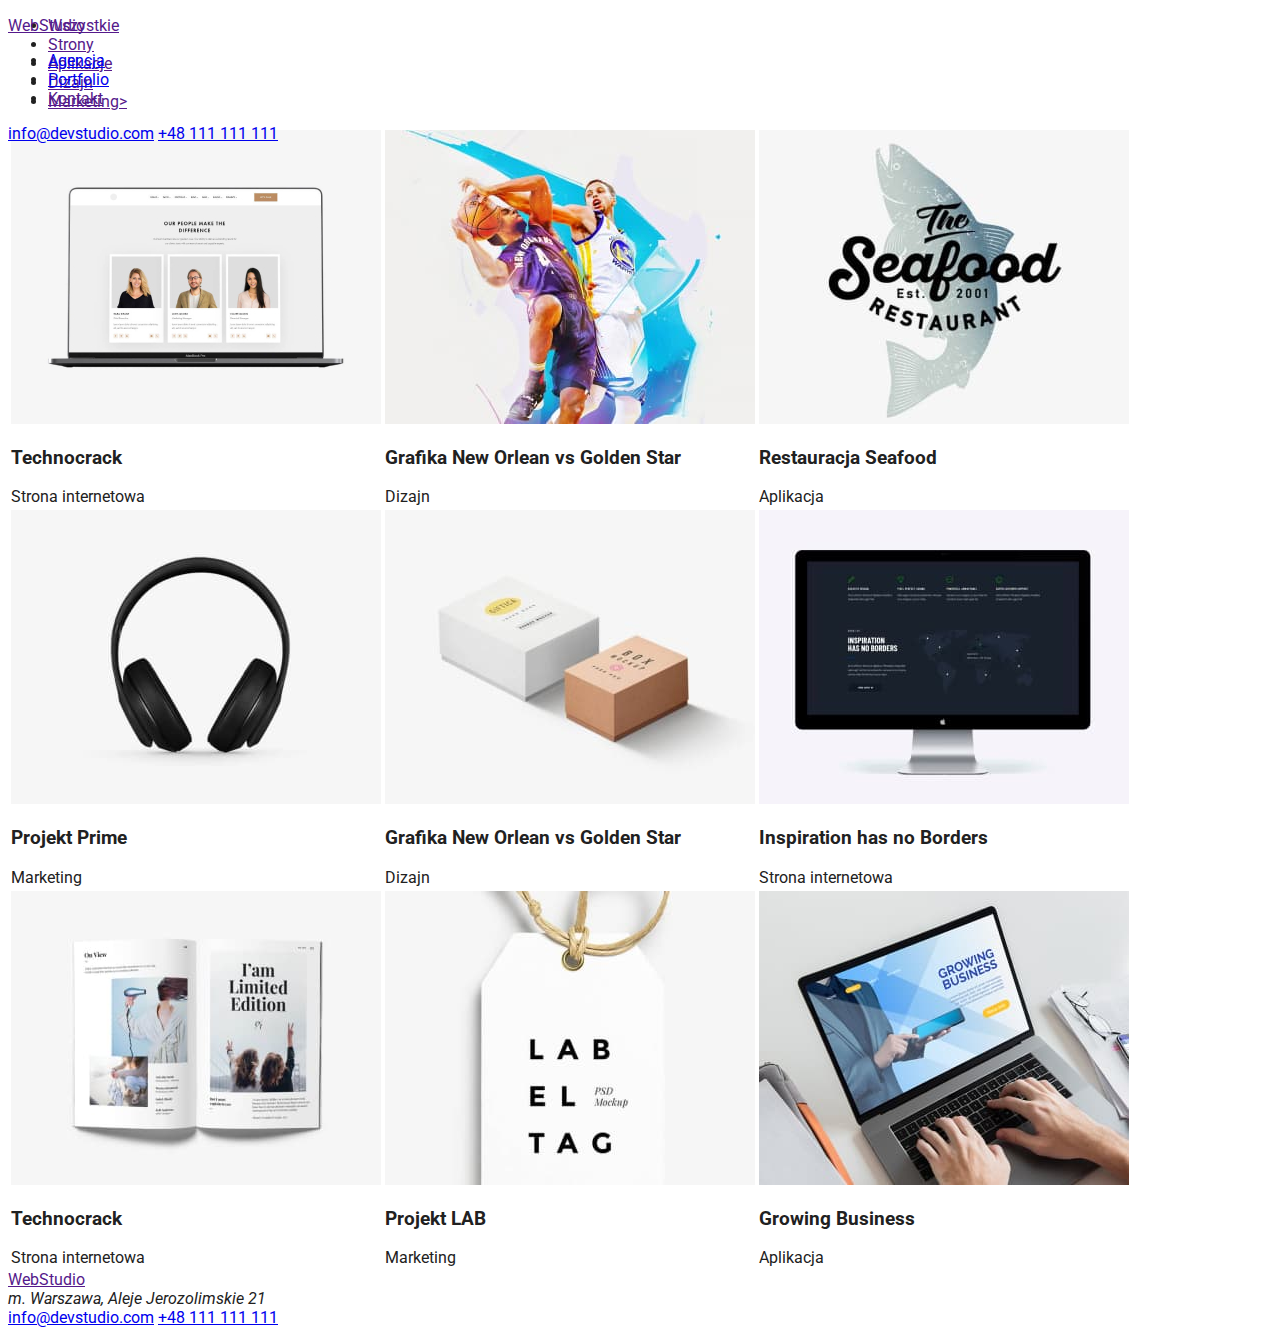
==== portfolio.html @ ce106a78 "update index,portfolio and style" ====
<!DOCTYPE html>
<html lang="pl">
  <head>
    <meta charset="UTF-8" />
    <meta http-equiv="X-UA-Compatible" content="IE=edge" />
    <meta name="viewport" content="width=device-width, initial-scale=1.0" />
    <link rel="stylesheet" href="css/style.css" />
    <link
      href="https://fonts.googleapis.com/css?family=Roboto"
      rel="stylesheet"
    />
    <style>
      body {
        font-family: "Roboto";
      }
    </style>
    <title>Web Studio</title>
  </head>
  <body>
    <header>
      <a href="">WebStudio</a>
      <nav>
        <ul>
          <li><a href="index.html">Agencja</a></li>
          <li><a href="portfolio.html">Portfolio</a></li>
          <li><a href="">Kontakt</a></li>
        </ul>
      </nav>
      <a href="mail:info@devstudio.com">info@devstudio.com</a>
      <a href="teLto:+48111111111">+48 111 111 111</a>
    </header>
    <main>
      <ul>
        <li><a href="">Wszystkie</a></li>
        <li><a href="">Strony</a></li>
        <li><a href="">Aplikacje</a></li>
        <li><a href="">Dizajn</a></li>
        <li><a href="">Marketing></a></li>
      </ul>
      <table>
        <tr>
          <td>
            <img src="images/technocrack.jpg" alt="technocrack" /><br />
            <h3>Technocrack</h3>
            <span>Strona internetowa</span>
          </td>
          <td>
            <img src="images/goldenstar.jpg" alt="goldenstar" /><br />
            <h3>Grafika New Orlean vs Golden Star</h3>
            <span>Dizajn</span>
          </td>
          <td>
            <img src="images/seafood.jpg" alt="seafood" /><br />
            <h3>Restauracja Seafood</h3>
            <span>Aplikacja</span>
          </td>
        </tr>
        <tr>
          <td>
            <img src="images/projektpri.jpg" alt="projectprime" /><br />
            <h3>Projekt Prime</h3>
            <span>Marketing</span>
          </td>
          <td>
            <img src="images/projectbox.jpg" alt="projectboxes" /><br />
            <h3>Grafika New Orlean vs Golden Star</h3>
            <span>Dizajn</span>
          </td>
          <td>
            <img src="images/inspiration.jpg" alt="inspiration" /><br />
            <h3>Inspiration has no Borders</h3>
            <span>Strona internetowa</span>
          </td>
        </tr>
        <tr>
          <td>
            <img src="images/magazyn.jpg" alt="magazyn" /><br />
            <h3>Technocrack</h3>
            <span>Strona internetowa</span>
          </td>
          <td>
            <img src="images/projektla.jpg" alt="projectlab" /><br />
            <h3>Projekt LAB</h3>
            <span>Marketing</span>
          </td>
          <td>
            <img src="images/growing.jpg" alt="growingbuisness" /><br />
            <h3>Growing Business</h3>
            <span>Aplikacja</span>
          </td>
        </tr>
      </table>
    </main>
    <footer>
      <a href="">WebStudio</a>
      <address>m. Warszawa, Aleje Jerozolimskie 21</address>
      <a href="mail:info@devstudio.com">info@devstudio.com</a>
      <a href="teLto:+48111111111">+48 111 111 111</a>
    </footer>
  </body>
</html>
---- css/style.css ----
body {
  color: #212121;
}
header {
  width: 1600px;
  height: 80px;
  position: absolute;
}
.logo {
  text-decoration: none;
  font-family: "Raleway";
  color: #2196f3;
  font-weight: 700;
  font-size: 26px;
  line-height: 1.19%;
  padding-left: 215px;
  padding-top: 24px;
  margin-top: 24px;
  width: 145px;
  height: 31px;
}
.black {
  color: #000;
}
.nav-box {
  padding-top: 32px;
  padding-left: 453px;
}
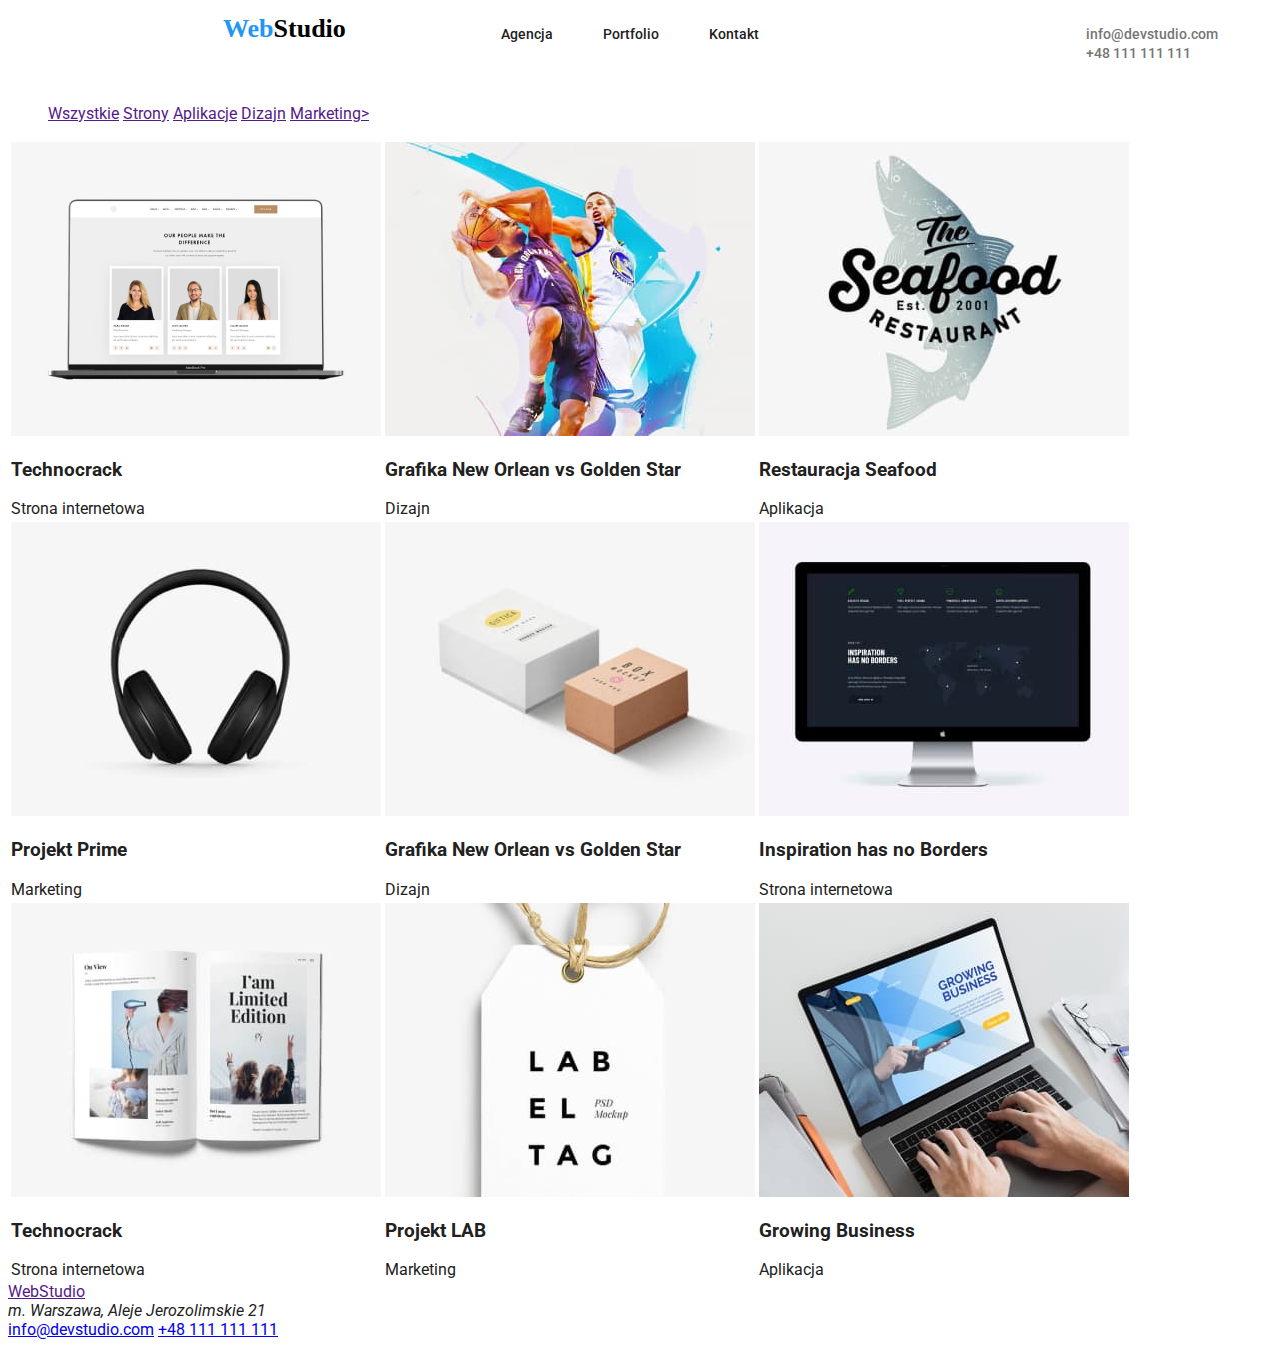
==== commit 348095ba: "style header" ====
--- a/portfolio.html
+++ b/portfolio.html
@@ -18,16 +18,21 @@
   </head>
   <body>
     <header>
-      <a href="">WebStudio</a>
+      <a href="" class="logo">Web<span class="black">Studio</span></a>
       <nav>
-        <ul>
-          <li><a href="index.html">Agencja</a></li>
-          <li><a href="portfolio.html">Portfolio</a></li>
-          <li><a href="">Kontakt</a></li>
+        <ul class="nav-list">
+          <li><a href="index.html" class="nav-button">Agencja</a></li>
+          <li><a href="portfolio.html" class="nav-button">Portfolio</a></li>
+          <li><a href="" class="nav-button">Kontakt</a></li>
         </ul>
       </nav>
-      <a href="mail:info@devstudio.com">info@devstudio.com</a>
-      <a href="teLto:+48111111111">+48 111 111 111</a>
+      <div class="nav-contact">
+        <a href="mail:info@devstudio.com" class="contact-link"
+          >info@devstudio.com</a
+        >
+
+        <a href="telto:+48111111111" class="contact-link">+48 111 111 111</a>
+      </div>
     </header>
     <main>
       <ul>
--- a/css/style.css
+++ b/css/style.css
@@ -4,7 +4,6 @@
 header {
   width: 1600px;
   height: 80px;
-  position: absolute;
 }
 .logo {
   text-decoration: none;
@@ -13,16 +12,78 @@
   font-weight: 700;
   font-size: 26px;
   line-height: 1.19%;
-  padding-left: 215px;
-  padding-top: 24px;
-  margin-top: 24px;
-  width: 145px;
-  height: 31px;
+  margin-left: 215px;
+  margin-top: 21px;
+  position: absolute;
 }
 .black {
   color: #000;
 }
-.nav-box {
-  padding-top: 32px;
-  padding-left: 453px;
+nav {
+  margin-left: 407px;
+  margin-top: 16px;
+  position: absolute;
 }
+.nav-list,
+li {
+  display: inline;
+}
+.nav-button {
+  text-decoration: none;
+  font-family: "Roboto";
+  font-weight: 500;
+  font-size: 14px;
+  line-height: 1.14%;
+  color: #212121;
+  margin-left: 46px;
+}
+.nav-button:focus {
+  text-decoration: none;
+  font-family: "Roboto";
+  font-weight: 500;
+  font-size: 14px;
+  line-height: 1.14%;
+  color: #2196f3;
+  margin-left: 46px;
+}
+.nav-button:hover {
+  text-decoration: none;
+  font-family: "Roboto";
+  font-weight: 500;
+  font-size: 14px;
+  line-height: 1.14%;
+  color: #2196f3;
+  margin-left: 46px;
+}
+.nav-contact {
+  position: absolute;
+  margin-left: 1028px;
+  margin-top: 16px;
+}
+.contact-link {
+  text-decoration: none;
+  font-family: "Roboto";
+  color: #757575;
+  font-weight: 500;
+  font-size: 14px;
+  line-height: 1.14%;
+  padding-left: 50px;
+}
+.contact-link:focus {
+  text-decoration: none;
+  font-family: "Roboto";
+  font-weight: 500;
+  font-size: 14px;
+  line-height: 1.14%;
+  padding-left: 50px;
+  color: #2196f3;
+}
+.contact-link:hover {
+  text-decoration: none;
+  font-family: "Roboto";
+  font-weight: 500;
+  font-size: 14px;
+  line-height: 1.14%;
+  padding-left: 50px;
+  color: #2196f3;
+}
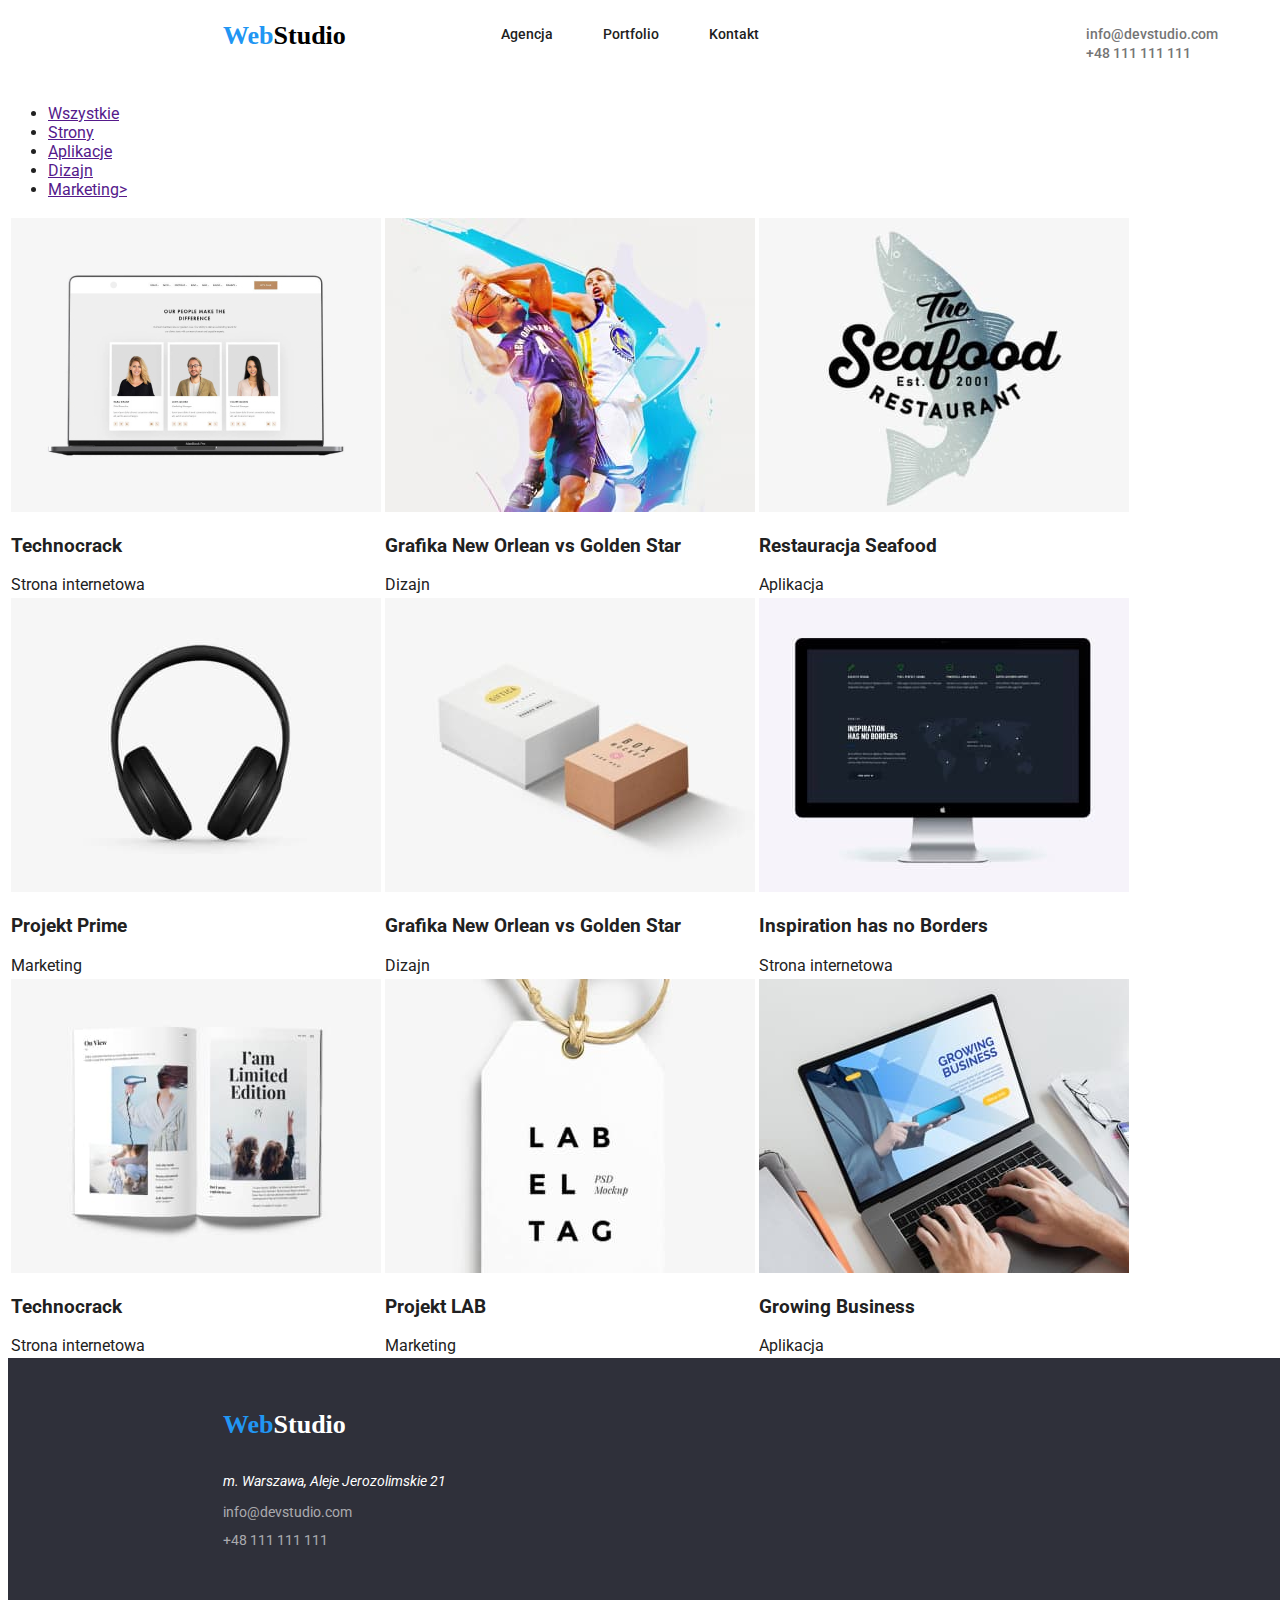
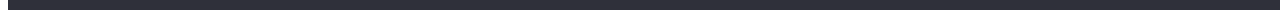
==== commit f5194242: "style header and footer" ====
--- a/portfolio.html
+++ b/portfolio.html
@@ -18,12 +18,20 @@
   </head>
   <body>
     <header>
-      <a href="" class="logo">Web<span class="black">Studio</span></a>
+      <div class="logo-box-top">
+        <a href="" class="logo">Web<span class="black">Studio</span></a>
+      </div>
       <nav>
         <ul class="nav-list">
-          <li><a href="index.html" class="nav-button">Agencja</a></li>
-          <li><a href="portfolio.html" class="nav-button">Portfolio</a></li>
-          <li><a href="" class="nav-button">Kontakt</a></li>
+          <li class="nav-list-item">
+            <a href="index.html" class="nav-button">Agencja</a>
+          </li>
+          <li class="nav-list-item">
+            <a href="portfolio.html" class="nav-button">Portfolio</a>
+          </li>
+          <li class="nav-list-item">
+            <a href="" class="nav-button">Kontakt</a>
+          </li>
         </ul>
       </nav>
       <div class="nav-contact">
@@ -97,10 +105,23 @@
       </table>
     </main>
     <footer>
-      <a href="">WebStudio</a>
+      <div class="logo-box-bottom">
+        <a href="" class="logo">Web<span class="white">Studio</span></a>
+      </div>
       <address>m. Warszawa, Aleje Jerozolimskie 21</address>
-      <a href="mail:info@devstudio.com">info@devstudio.com</a>
-      <a href="teLto:+48111111111">+48 111 111 111</a>
+      <ul class="contact-list-footer">
+        <li class="contact-list-item">
+          <a href="mail:info@devstudio.com" class="contact-link-bottom"
+            >info@devstudio.com</a
+          >
+        </li>
+
+        <li class="contact-list-item">
+          <a href="telto:+48111111111" class="contact-link-bottom"
+            >+48 111 111 111</a
+          >
+        </li>
+      </ul>
     </footer>
   </body>
 </html>
--- a/css/style.css
+++ b/css/style.css
@@ -4,6 +4,13 @@
 header {
   width: 1600px;
   height: 80px;
+}
+.logo-box-top {
+  margin-left: 215px;
+  margin-top: 21px;
+  position: absolute;
+  width: 145px;
+  height: 31px;
 }
 .logo {
   text-decoration: none;
@@ -12,9 +19,6 @@
   font-weight: 700;
   font-size: 26px;
   line-height: 1.19%;
-  margin-left: 215px;
-  margin-top: 21px;
-  position: absolute;
 }
 .black {
   color: #000;
@@ -25,7 +29,7 @@
   position: absolute;
 }
 .nav-list,
-li {
+.nav-list-item {
   display: inline;
 }
 .nav-button {
@@ -61,6 +65,8 @@
   margin-top: 16px;
 }
 .contact-link {
+  width: 231px;
+  height: 21px;
   text-decoration: none;
   font-family: "Roboto";
   color: #757575;
@@ -70,6 +76,8 @@
   padding-left: 50px;
 }
 .contact-link:focus {
+  width: 231px;
+  height: 21px;
   text-decoration: none;
   font-family: "Roboto";
   font-weight: 500;
@@ -79,6 +87,8 @@
   color: #2196f3;
 }
 .contact-link:hover {
+  width: 231px;
+  height: 21px;
   text-decoration: none;
   font-family: "Roboto";
   font-weight: 500;
@@ -87,3 +97,54 @@
   padding-left: 50px;
   color: #2196f3;
 }
+footer {
+  width: 1600px;
+  height: 252px;
+  background-color: #2f303a;
+}
+.logo-box-bottom {
+  width: 145px;
+  height: 31px;
+  padding-top: 60px;
+  margin-left: 215px;
+}
+.white {
+  color: #fff;
+}
+address {
+  font-family: "Roboto";
+  font-size: 14px;
+  line-height: 24px;
+  color: #fff;
+  padding-top: 20px;
+  padding-left: 215px;
+}
+.contact-list-footer {
+  list-style-type: none;
+  padding-left: 215px;
+  margin: 0px;
+}
+.contact-list-item {
+  padding-top: 9px;
+}
+.contact-link-bottom {
+  text-decoration: none;
+  font-family: "Roboto";
+  color: rgba(255, 255, 255, 0.6);
+  font-size: 14px;
+  line-height: 1.71%;
+}
+.contact-link-bottom:focus {
+  text-decoration: none;
+  font-family: "Roboto";
+  color: #2196f3;
+  font-size: 14px;
+  line-height: 1.71%;
+}
+.contact-link-bottom:hover {
+  text-decoration: none;
+  font-family: "Roboto";
+  color: #2196f3;
+  font-size: 14px;
+  line-height: 1.71%;
+}
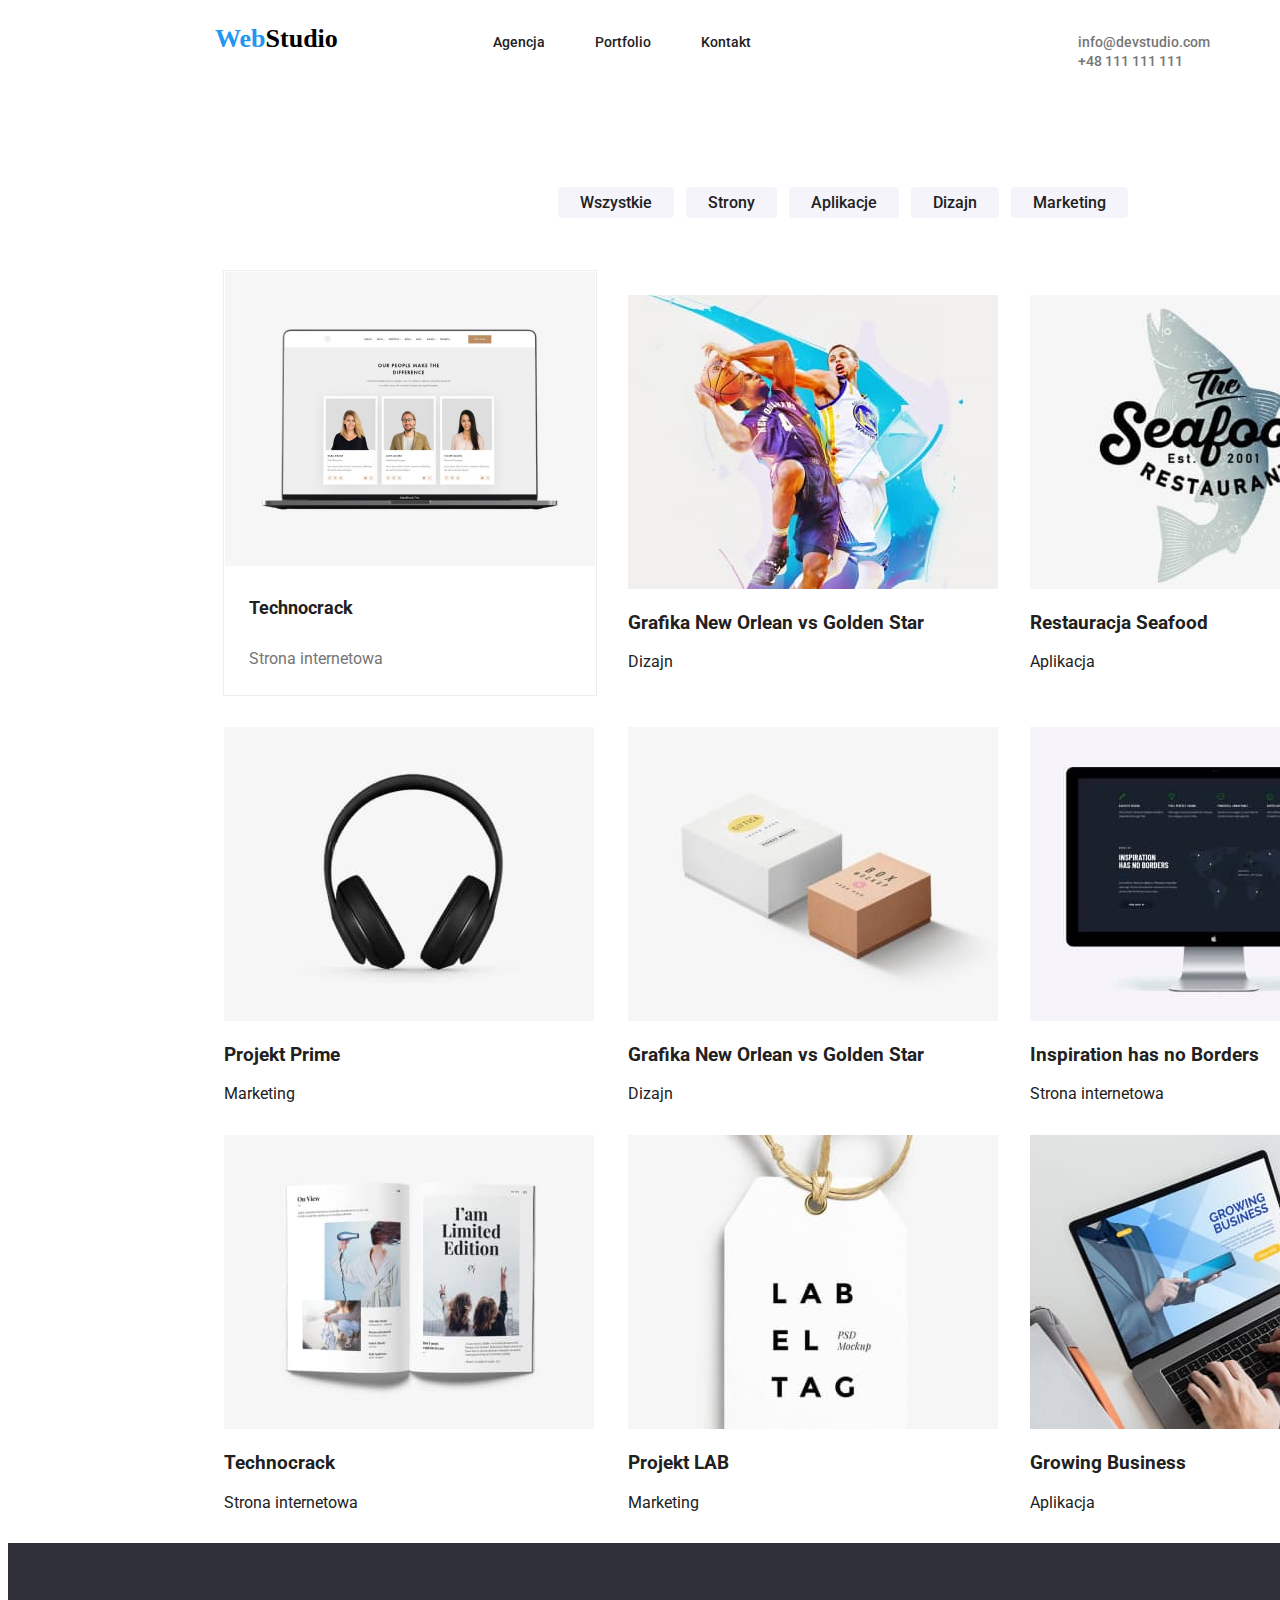
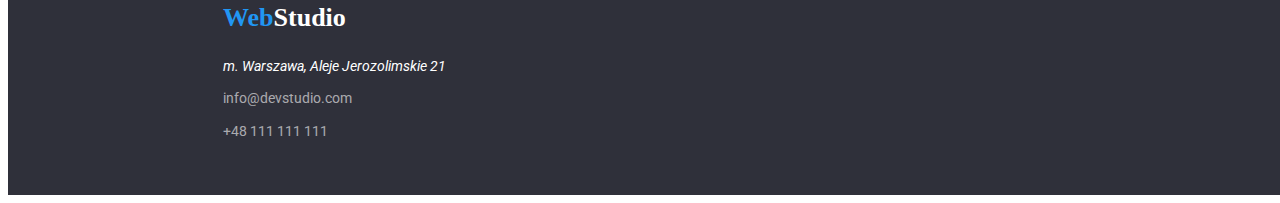
==== commit e48dccee: "style portfolio.html" ====
--- a/portfolio.html
+++ b/portfolio.html
@@ -1,127 +1,129 @@
 <!DOCTYPE html>
 <html lang="pl">
-  <head>
-    <meta charset="UTF-8" />
-    <meta http-equiv="X-UA-Compatible" content="IE=edge" />
-    <meta name="viewport" content="width=device-width, initial-scale=1.0" />
-    <link rel="stylesheet" href="css/style.css" />
-    <link
-      href="https://fonts.googleapis.com/css?family=Roboto"
-      rel="stylesheet"
-    />
-    <style>
-      body {
-        font-family: "Roboto";
-      }
-    </style>
-    <title>Web Studio</title>
-  </head>
-  <body>
-    <header>
-      <div class="logo-box-top">
-        <a href="" class="logo">Web<span class="black">Studio</span></a>
-      </div>
-      <nav>
-        <ul class="nav-list">
-          <li class="nav-list-item">
-            <a href="index.html" class="nav-button">Agencja</a>
+  
+    <head>
+      <title>Portfolio</title>
+      <meta charset="UTF-8" />
+      <meta http-equiv="X-UA-Compatible" content="IE=edge" />
+      <meta name="viewport" content="width=device-width, initial-scale=1.0" />
+      <link rel="stylesheet" href="css/style.css" />
+      <link
+        href="https://fonts.googleapis.com/css?family=Roboto"
+        rel="stylesheet"
+      />
+      <style>
+        body {
+          font-family: "Roboto";
+        }
+      </style>
+    </head>
+    <body>
+      <header>
+        <div class="logo-box-top">
+          <a href="" class="logo">Web<span class="black">Studio</span></a>
+        </div>
+        <nav>
+          <ul class="nav-list">
+            <li class="nav-list-item">
+              <a href="index.html" class="nav-button">Agencja</a>
+            </li>
+            <li class="nav-list-item">
+              <a href="portfolio.html" class="nav-button">Portfolio</a>
+            </li>
+            <li class="nav-list-item">
+              <a href="" class="nav-button">Kontakt</a>
+            </li>
+          </ul>
+        </nav>
+        <div class="nav-contact">
+          <a href="mail:info@devstudio.com" class="contact-link"
+            >info@devstudio.com</a
+          >
+
+          <a href="telto:+48111111111" class="contact-link">+48 111 111 111</a>
+        </div>
+      </header>
+      <main>
+        <ul class="portfolio-list">
+          <li class="portfolio-list-item"><a href="" class="portfolio-link">Wszystkie</a></li>
+          <li class="portfolio-list-item"><a href="" class="portfolio-link">Strony</a></li>
+          <li class="portfolio-list-item"><a href="" class="portfolio-link">Aplikacje</a></li>
+          <li class="portfolio-list-item"><a href="" class="portfolio-link">Dizajn</a></li>
+          <li class="portfolio-list-item"><a href="" class="portfolio-link">Marketing</a></li>
+        </ul>
+        <table class="portfolio-table">
+          <tr>
+            <td class="portfolio-box">
+              <img src="images/technocrack.jpg" alt="technocrack" /><br />
+              <h3 class="project-header">Technocrack</h3>
+              <h3 class="project-type">Strona internetowa</h3>
+            </td>
+            <td>
+              <img src="images/goldenstar.jpg" alt="goldenstar" /><br />
+              <h3>Grafika New Orlean vs Golden Star</h3>
+              <span>Dizajn</span>
+            </td>
+            <td>
+              <img src="images/seafood.jpg" alt="seafood" /><br />
+              <h3>Restauracja Seafood</h3>
+              <span>Aplikacja</span>
+            </td>
+          </tr>
+          <tr>
+            <td>
+              <img src="images/projektpri.jpg" alt="projectprime" /><br />
+              <h3>Projekt Prime</h3>
+              <span>Marketing</span>
+            </td>
+            <td>
+              <img src="images/projectbox.jpg" alt="projectboxes" /><br />
+              <h3>Grafika New Orlean vs Golden Star</h3>
+              <span>Dizajn</span>
+            </td>
+            <td>
+              <img src="images/inspiration.jpg" alt="inspiration" /><br />
+              <h3>Inspiration has no Borders</h3>
+              <span>Strona internetowa</span>
+            </td>
+          </tr>
+          <tr>
+            <td>
+              <img src="images/magazyn.jpg" alt="magazyn" /><br />
+              <h3>Technocrack</h3>
+              <span>Strona internetowa</span>
+            </td>
+            <td>
+              <img src="images/projektla.jpg" alt="projectlab" /><br />
+              <h3>Projekt LAB</h3>
+              <span>Marketing</span>
+            </td>
+            <td>
+              <img src="images/growing.jpg" alt="growingbuisness" /><br />
+              <h3>Growing Business</h3>
+              <span>Aplikacja</span>
+            </td>
+          </tr>
+        </table>
+      </main>
+      <footer>
+        <div class="logo-box-bottom">
+          <a href="" class="logo">Web<span class="white">Studio</span></a>
+        </div>
+        <address>m. Warszawa, Aleje Jerozolimskie 21</address>
+        <ul class="contact-list-footer">
+          <li class="contact-list-item">
+            <a href="mail:info@devstudio.com" class="contact-link-bottom"
+              >info@devstudio.com</a
+            >
           </li>
-          <li class="nav-list-item">
-            <a href="portfolio.html" class="nav-button">Portfolio</a>
-          </li>
-          <li class="nav-list-item">
-            <a href="" class="nav-button">Kontakt</a>
+
+          <li class="contact-list-item">
+            <a href="telto:+48111111111" class="contact-link-bottom"
+              >+48 111 111 111</a
+            >
           </li>
         </ul>
-      </nav>
-      <div class="nav-contact">
-        <a href="mail:info@devstudio.com" class="contact-link"
-          >info@devstudio.com</a
-        >
-
-        <a href="telto:+48111111111" class="contact-link">+48 111 111 111</a>
-      </div>
-    </header>
-    <main>
-      <ul>
-        <li><a href="">Wszystkie</a></li>
-        <li><a href="">Strony</a></li>
-        <li><a href="">Aplikacje</a></li>
-        <li><a href="">Dizajn</a></li>
-        <li><a href="">Marketing></a></li>
-      </ul>
-      <table>
-        <tr>
-          <td>
-            <img src="images/technocrack.jpg" alt="technocrack" /><br />
-            <h3>Technocrack</h3>
-            <span>Strona internetowa</span>
-          </td>
-          <td>
-            <img src="images/goldenstar.jpg" alt="goldenstar" /><br />
-            <h3>Grafika New Orlean vs Golden Star</h3>
-            <span>Dizajn</span>
-          </td>
-          <td>
-            <img src="images/seafood.jpg" alt="seafood" /><br />
-            <h3>Restauracja Seafood</h3>
-            <span>Aplikacja</span>
-          </td>
-        </tr>
-        <tr>
-          <td>
-            <img src="images/projektpri.jpg" alt="projectprime" /><br />
-            <h3>Projekt Prime</h3>
-            <span>Marketing</span>
-          </td>
-          <td>
-            <img src="images/projectbox.jpg" alt="projectboxes" /><br />
-            <h3>Grafika New Orlean vs Golden Star</h3>
-            <span>Dizajn</span>
-          </td>
-          <td>
-            <img src="images/inspiration.jpg" alt="inspiration" /><br />
-            <h3>Inspiration has no Borders</h3>
-            <span>Strona internetowa</span>
-          </td>
-        </tr>
-        <tr>
-          <td>
-            <img src="images/magazyn.jpg" alt="magazyn" /><br />
-            <h3>Technocrack</h3>
-            <span>Strona internetowa</span>
-          </td>
-          <td>
-            <img src="images/projektla.jpg" alt="projectlab" /><br />
-            <h3>Projekt LAB</h3>
-            <span>Marketing</span>
-          </td>
-          <td>
-            <img src="images/growing.jpg" alt="growingbuisness" /><br />
-            <h3>Growing Business</h3>
-            <span>Aplikacja</span>
-          </td>
-        </tr>
-      </table>
-    </main>
-    <footer>
-      <div class="logo-box-bottom">
-        <a href="" class="logo">Web<span class="white">Studio</span></a>
-      </div>
-      <address>m. Warszawa, Aleje Jerozolimskie 21</address>
-      <ul class="contact-list-footer">
-        <li class="contact-list-item">
-          <a href="mail:info@devstudio.com" class="contact-link-bottom"
-            >info@devstudio.com</a
-          >
-        </li>
-
-        <li class="contact-list-item">
-          <a href="telto:+48111111111" class="contact-link-bottom"
-            >+48 111 111 111</a
-          >
-        </li>
-      </ul>
-    </footer>
-  </body>
+      </footer>
+    </body>
+  </html>
 </html>
--- a/css/style.css
+++ b/css/style.css
@@ -6,11 +6,11 @@
   height: 80px;
 }
 .logo-box-top {
-  margin-left: 215px;
-  margin-top: 21px;
   position: absolute;
   width: 145px;
   height: 31px;
+  left: 215px;
+  top: 24px;
 }
 .logo {
   text-decoration: none;
@@ -18,15 +18,15 @@
   color: #2196f3;
   font-weight: 700;
   font-size: 26px;
-  line-height: 1.19%;
+  line-height: 119%;
 }
 .black {
   color: #000;
 }
 nav {
-  margin-left: 407px;
-  margin-top: 16px;
-  position: absolute;
+  position: absolute;
+  left: 407px;
+  top: 32px;
 }
 .nav-list,
 .nav-list-item {
@@ -37,7 +37,7 @@
   font-family: "Roboto";
   font-weight: 500;
   font-size: 14px;
-  line-height: 1.14%;
+  line-height: 114%;
   color: #212121;
   margin-left: 46px;
 }
@@ -46,7 +46,7 @@
   font-family: "Roboto";
   font-weight: 500;
   font-size: 14px;
-  line-height: 1.14%;
+  line-height: 114%;
   color: #2196f3;
   margin-left: 46px;
 }
@@ -55,14 +55,14 @@
   font-family: "Roboto";
   font-weight: 500;
   font-size: 14px;
-  line-height: 1.14%;
+  line-height: 114%;
   color: #2196f3;
   margin-left: 46px;
 }
 .nav-contact {
   position: absolute;
-  margin-left: 1028px;
-  margin-top: 16px;
+  left: 1028px;
+  top: 32px;
 }
 .contact-link {
   width: 231px;
@@ -72,7 +72,7 @@
   color: #757575;
   font-weight: 500;
   font-size: 14px;
-  line-height: 1.14%;
+  line-height: 114%;
   padding-left: 50px;
 }
 .contact-link:focus {
@@ -82,7 +82,7 @@
   font-family: "Roboto";
   font-weight: 500;
   font-size: 14px;
-  line-height: 1.14%;
+  line-height: 114%;
   padding-left: 50px;
   color: #2196f3;
 }
@@ -93,7 +93,7 @@
   font-family: "Roboto";
   font-weight: 500;
   font-size: 14px;
-  line-height: 1.14%;
+  line-height: 114%;
   padding-left: 50px;
   color: #2196f3;
 }
@@ -132,19 +132,222 @@
   font-family: "Roboto";
   color: rgba(255, 255, 255, 0.6);
   font-size: 14px;
-  line-height: 1.71%;
+  line-height: 171%;
 }
 .contact-link-bottom:focus {
   text-decoration: none;
   font-family: "Roboto";
   color: #2196f3;
   font-size: 14px;
-  line-height: 1.71%;
+  line-height: 171%;
 }
 .contact-link-bottom:hover {
   text-decoration: none;
   font-family: "Roboto";
   color: #2196f3;
   font-size: 14px;
-  line-height: 1.71%;
-}
+  line-height: 171%;
+}
+main {
+  width: 1600px;
+}
+.main-box {
+  height: 600px;
+  background-color: #2f303a;
+  color: #fff;
+}
+.main-header-box {
+  position: absolute;
+  width: 696px;
+  height: 120px;
+  left: 452px;
+  top: 280px;
+}
+h1 {
+  font-family: "Roboto";
+  font-weight: 900;
+  font-size: 44px;
+  line-height: 136%;
+  text-transform: uppercase;
+  text-align: center;
+}
+.order-button {
+  font-family: "Roboto";
+  font-weight: 700;
+  font-size: 16px;
+  line-height: 188%;
+  background-color: #2196f3;
+  box-shadow: 0px 4px 4px rgba(0, 0, 0, 0.15);
+  border-radius: 4px;
+  text-align: center;
+  position: absolute;
+  width: 200px;
+  height: 50px;
+  left: 700px;
+  top: 430px;
+  margin-top: 30px;
+  color: #fff;
+}
+.lorem-table {
+  padding-left: 185px;
+  padding-top: 64px;
+  border-spacing: 30px;
+}
+.lorem-header {
+  font-family: "Roboto";
+  font-weight: 700;
+  font-size: 14px;
+  line-height: 114%;
+  text-transform: uppercase;
+}
+.lorem-describe {
+  font-family: "Roboto";
+  font-size: 14px;
+  line-height: 171%;
+  color: #757575;
+  width: 270px;
+}
+.header-secondary {
+  font-family: "Roboto";
+  font-weight: 700;
+  font-size: 36px;
+  line-height: 116%;
+  padding-left: 624px;
+  padding-top: 94px;
+  margin-top: 0px;
+}
+.ourwork-table {
+  padding-top: 20px;
+  padding-left: 185px;
+  border-spacing: 30px;
+  padding-bottom: 64px;
+}
+.team-section {
+  background-color: #f5f4fa;
+  height: 648px;
+}
+.header-teambox {
+  font-family: "Roboto";
+  font-weight: 700;
+  font-size: 36px;
+  line-height: 116%;
+  text-align: center;
+  padding-top: 94px;
+}
+.team-table {
+  padding-left: 185px;
+  padding-top: 20px;
+  border-spacing: 30px;
+}
+.team-box {
+  background-color: #fff;
+  width: 270px;
+  height: 368px;
+  box-shadow: 0px 1px 3px rgba(0, 0, 0, 0.12), 0px 1px 1px rgba(0, 0, 0, 0.14),
+    0px 2px 1px rgba(0, 0, 0, 0.2);
+  border-radius: 0px 0px 4px 4px;
+}
+
+.teammate-name {
+  font-family: "Roboto";
+  font-weight: 500;
+  font-size: 16px;
+  line-height: 118%;
+  text-align: center;
+  padding-top: 14px;
+}
+.job-title {
+  text-align: center;
+  color: #757575;
+  font-family: "Roboto";
+  font-size: 16px;
+  font-weight: 400;
+  line-height: 118%;
+  padding-bottom: 14px;
+}
+.portfolio-list,
+.portfolio-list-item {
+  display: inline;
+}
+.portfolio-list {
+  position: absolute;
+
+  left: 510px;
+  top: 174px;
+}
+
+.portfolio-link {
+  text-decoration: none;
+  font-family: "Roboto";
+  font-weight: 500;
+  font-size: 16px;
+  line-height: 162%;
+  color: #212121;
+  background-color: #f5f4fa;
+  border-radius: 4px;
+  padding-left: 22px;
+  padding-right: 22px;
+  padding-top: 6px;
+  padding-bottom: 6px;
+  margin-left: 8px;
+  height: 38px;
+}
+.portfolio-link:hover {
+  text-decoration: none;
+  font-family: "Roboto";
+  font-weight: 500;
+  font-size: 16px;
+  line-height: 162%;
+  color: #fff;
+  background-color: #2196f3;
+  border-radius: 4px;
+  padding-left: 22px;
+  padding-right: 22px;
+  padding-top: 6px;
+  padding-bottom: 6px;
+  margin-left: 8px;
+  height: 38px;
+}
+.portfolio-link:focus {
+  text-decoration: none;
+  font-family: "Roboto";
+  font-weight: 500;
+  font-size: 16px;
+  line-height: 162%;
+  color: #fff;
+  background-color: #2196f3;
+  border-radius: 4px;
+  padding-left: 22px;
+  padding-right: 22px;
+  padding-top: 6px;
+  padding-bottom: 6px;
+  margin-left: 8px;
+  height: 38px;
+}
+.portfolio-table {
+  border-spacing: 30px;
+  padding-left: 185px;
+  padding-top: 152px;
+}
+.portfolio-box {
+  border: 1px solid #eeeeee;
+  width: 370px;
+  height: 404px;
+}
+.project-header {
+  margin-left: 24px;
+  font-family: "Roboto";
+  font-weight: 700;
+  font-size: 18px;
+  line-height: 36px;
+  margin-top: 20px;
+}
+.project-type {
+  margin-left: 24px;
+  margin-bottom: 20px;
+  color: #757575;
+  font-family: "Roboto";
+  font-weight: 400;
+  font-size: 16px;
+  line-height: 30px;
+}
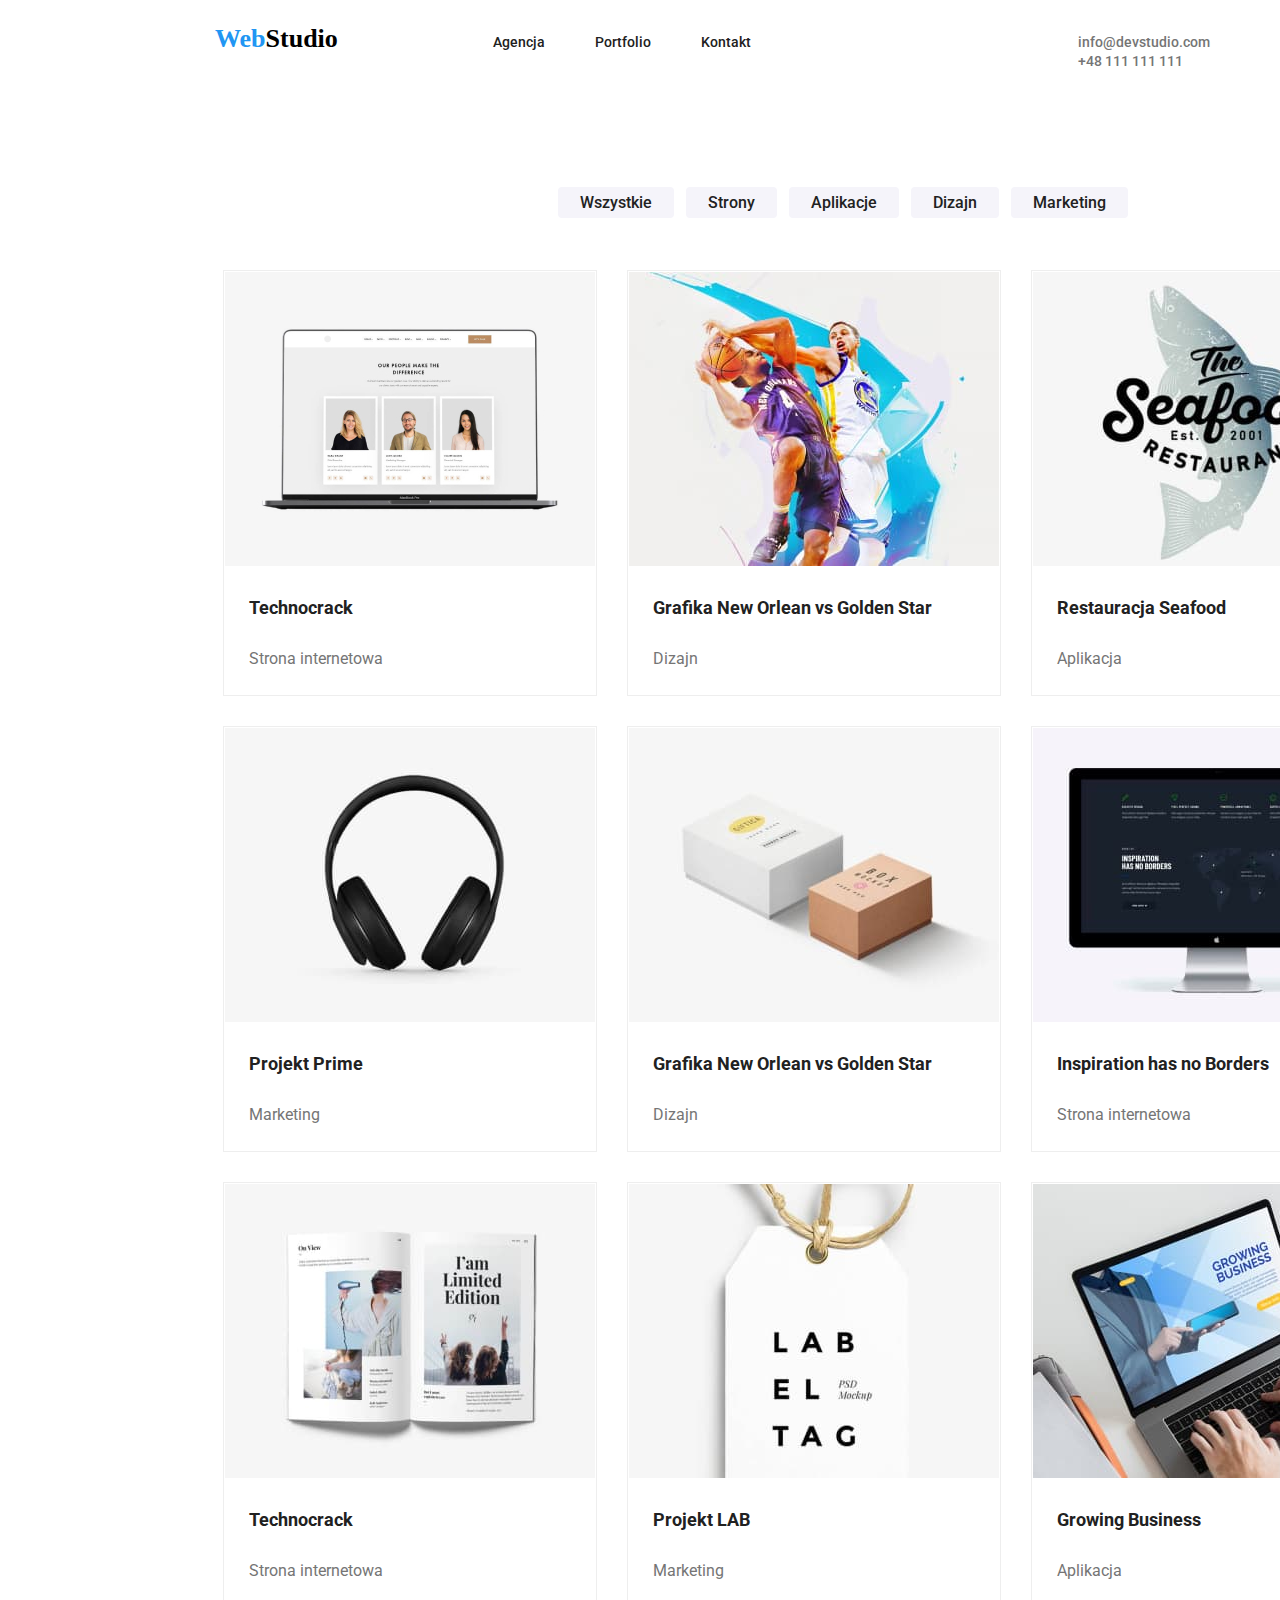
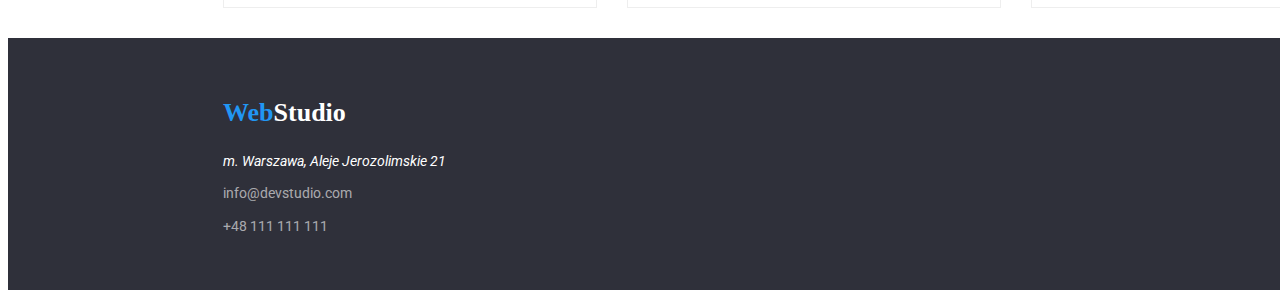
==== commit 747a6c91: "update portfolio.html" ====
--- a/portfolio.html
+++ b/portfolio.html
@@ -58,49 +58,49 @@
               <h3 class="project-header">Technocrack</h3>
               <h3 class="project-type">Strona internetowa</h3>
             </td>
-            <td>
+            <td class="portfolio-box">
               <img src="images/goldenstar.jpg" alt="goldenstar" /><br />
-              <h3>Grafika New Orlean vs Golden Star</h3>
-              <span>Dizajn</span>
+              <h3 class="project-header">Grafika New Orlean vs Golden Star</h3>
+              <h3 class="project-type">Dizajn</h3>
             </td>
-            <td>
+            <td class="portfolio-box">
               <img src="images/seafood.jpg" alt="seafood" /><br />
-              <h3>Restauracja Seafood</h3>
-              <span>Aplikacja</span>
+              <h3 class="project-header">Restauracja Seafood</h3>
+              <h3 class="project-type">Aplikacja</h3>
             </td>
           </tr>
           <tr>
-            <td>
+            <td class="portfolio-box">
               <img src="images/projektpri.jpg" alt="projectprime" /><br />
-              <h3>Projekt Prime</h3>
-              <span>Marketing</span>
+              <h3 class="project-header">Projekt Prime</h3>
+              <h3 class="project-type">Marketing</h3>
             </td>
-            <td>
+            <td class="portfolio-box">
               <img src="images/projectbox.jpg" alt="projectboxes" /><br />
-              <h3>Grafika New Orlean vs Golden Star</h3>
-              <span>Dizajn</span>
+              <h3 class="project-header">Grafika New Orlean vs Golden Star</h3>
+              <h3 class="project-type">Dizajn</h3>
             </td>
-            <td>
+            <td class="portfolio-box">
               <img src="images/inspiration.jpg" alt="inspiration" /><br />
-              <h3>Inspiration has no Borders</h3>
-              <span>Strona internetowa</span>
+              <h3 class="project-header">Inspiration has no Borders</h3>
+              <h3 class="project-type">Strona internetowa</h3>
             </td>
           </tr>
           <tr>
-            <td>
+            <td class="portfolio-box">
               <img src="images/magazyn.jpg" alt="magazyn" /><br />
-              <h3>Technocrack</h3>
-              <span>Strona internetowa</span>
+              <h3 class="project-header">Technocrack</h3>
+              <h3 class="project-type">Strona internetowa</h3>
             </td>
-            <td>
+            <td class="portfolio-box">
               <img src="images/projektla.jpg" alt="projectlab" /><br />
-              <h3>Projekt LAB</h3>
-              <span>Marketing</span>
+              <h3 class="project-header">Projekt LAB</h3>
+              <h3 class="project-type">Marketing</h3>
             </td>
-            <td>
+            <td class="portfolio-box">
               <img src="images/growing.jpg" alt="growingbuisness" /><br />
-              <h3>Growing Business</h3>
-              <span>Aplikacja</span>
+              <h3 class="project-header">Growing Business</h3>
+              <h3 class="project-type">Aplikacja</h3>
             </td>
           </tr>
         </table>
--- a/css/style.css
+++ b/css/style.css
@@ -335,14 +335,18 @@
   height: 404px;
 }
 .project-header {
+  width: 322px;
+  height: 36px;
   margin-left: 24px;
   font-family: "Roboto";
   font-weight: 700;
   font-size: 18px;
-  line-height: 36px;
+  line-height: 200%;
   margin-top: 20px;
 }
 .project-type {
+  width: 322px;
+  height: 30px;
   margin-left: 24px;
   margin-bottom: 20px;
   color: #757575;
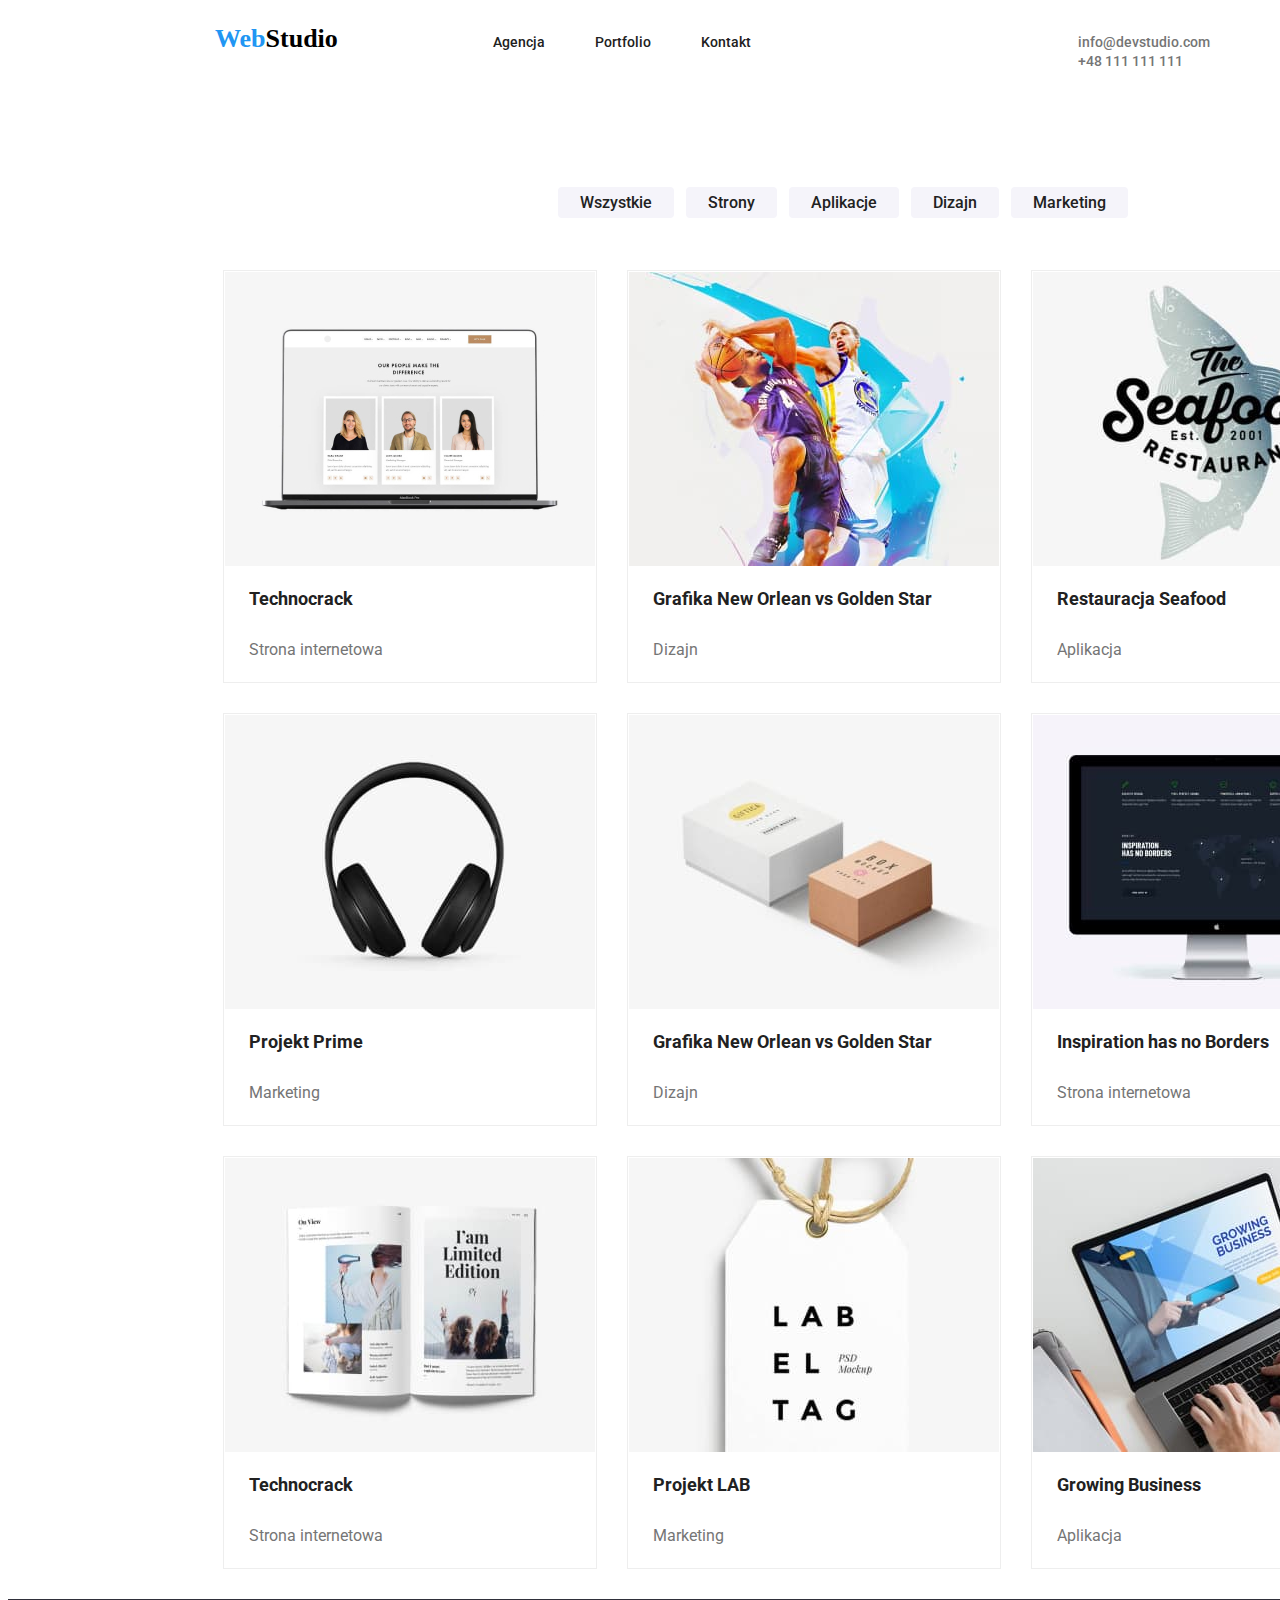
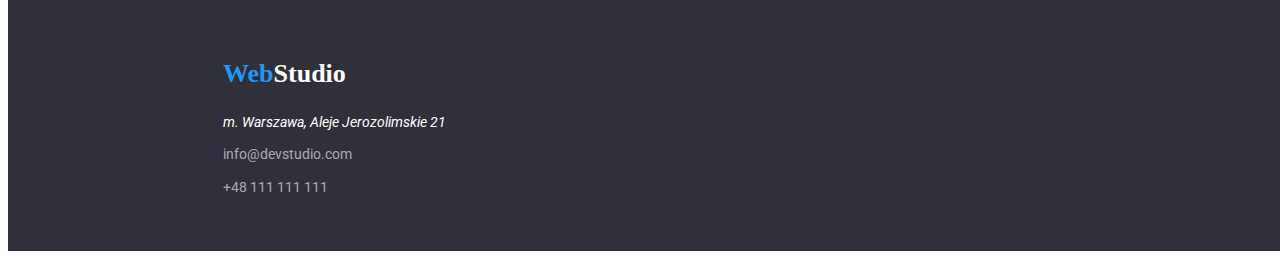
==== commit 70d6242d: "update index and portfolio" ====
--- a/portfolio.html
+++ b/portfolio.html
@@ -36,11 +36,11 @@
           </ul>
         </nav>
         <div class="nav-contact">
-          <a href="mail:info@devstudio.com" class="contact-link"
+          <a href="mailto:info@devstudio.com" class="contact-link"
             >info@devstudio.com</a
           >
 
-          <a href="telto:+48111111111" class="contact-link">+48 111 111 111</a>
+          <a href="tel:+48111111111" class="contact-link">+48 111 111 111</a>
         </div>
       </header>
       <main>
@@ -112,13 +112,13 @@
         <address>m. Warszawa, Aleje Jerozolimskie 21</address>
         <ul class="contact-list-footer">
           <li class="contact-list-item">
-            <a href="mail:info@devstudio.com" class="contact-link-bottom"
+            <a href="mailto:info@devstudio.com" class="contact-link-bottom"
               >info@devstudio.com</a
             >
           </li>
 
           <li class="contact-list-item">
-            <a href="telto:+48111111111" class="contact-link-bottom"
+            <a href="tel:+48111111111" class="contact-link-bottom"
               >+48 111 111 111</a
             >
           </li>
--- a/css/style.css
+++ b/css/style.css
@@ -342,16 +342,15 @@
   font-weight: 700;
   font-size: 18px;
   line-height: 200%;
-  margin-top: 20px;
+  margin-top: 11px;
 }
 .project-type {
   width: 322px;
   height: 30px;
   margin-left: 24px;
-  margin-bottom: 20px;
   color: #757575;
   font-family: "Roboto";
   font-weight: 400;
   font-size: 16px;
-  line-height: 30px;
-}
+  line-height: 187%;
+}
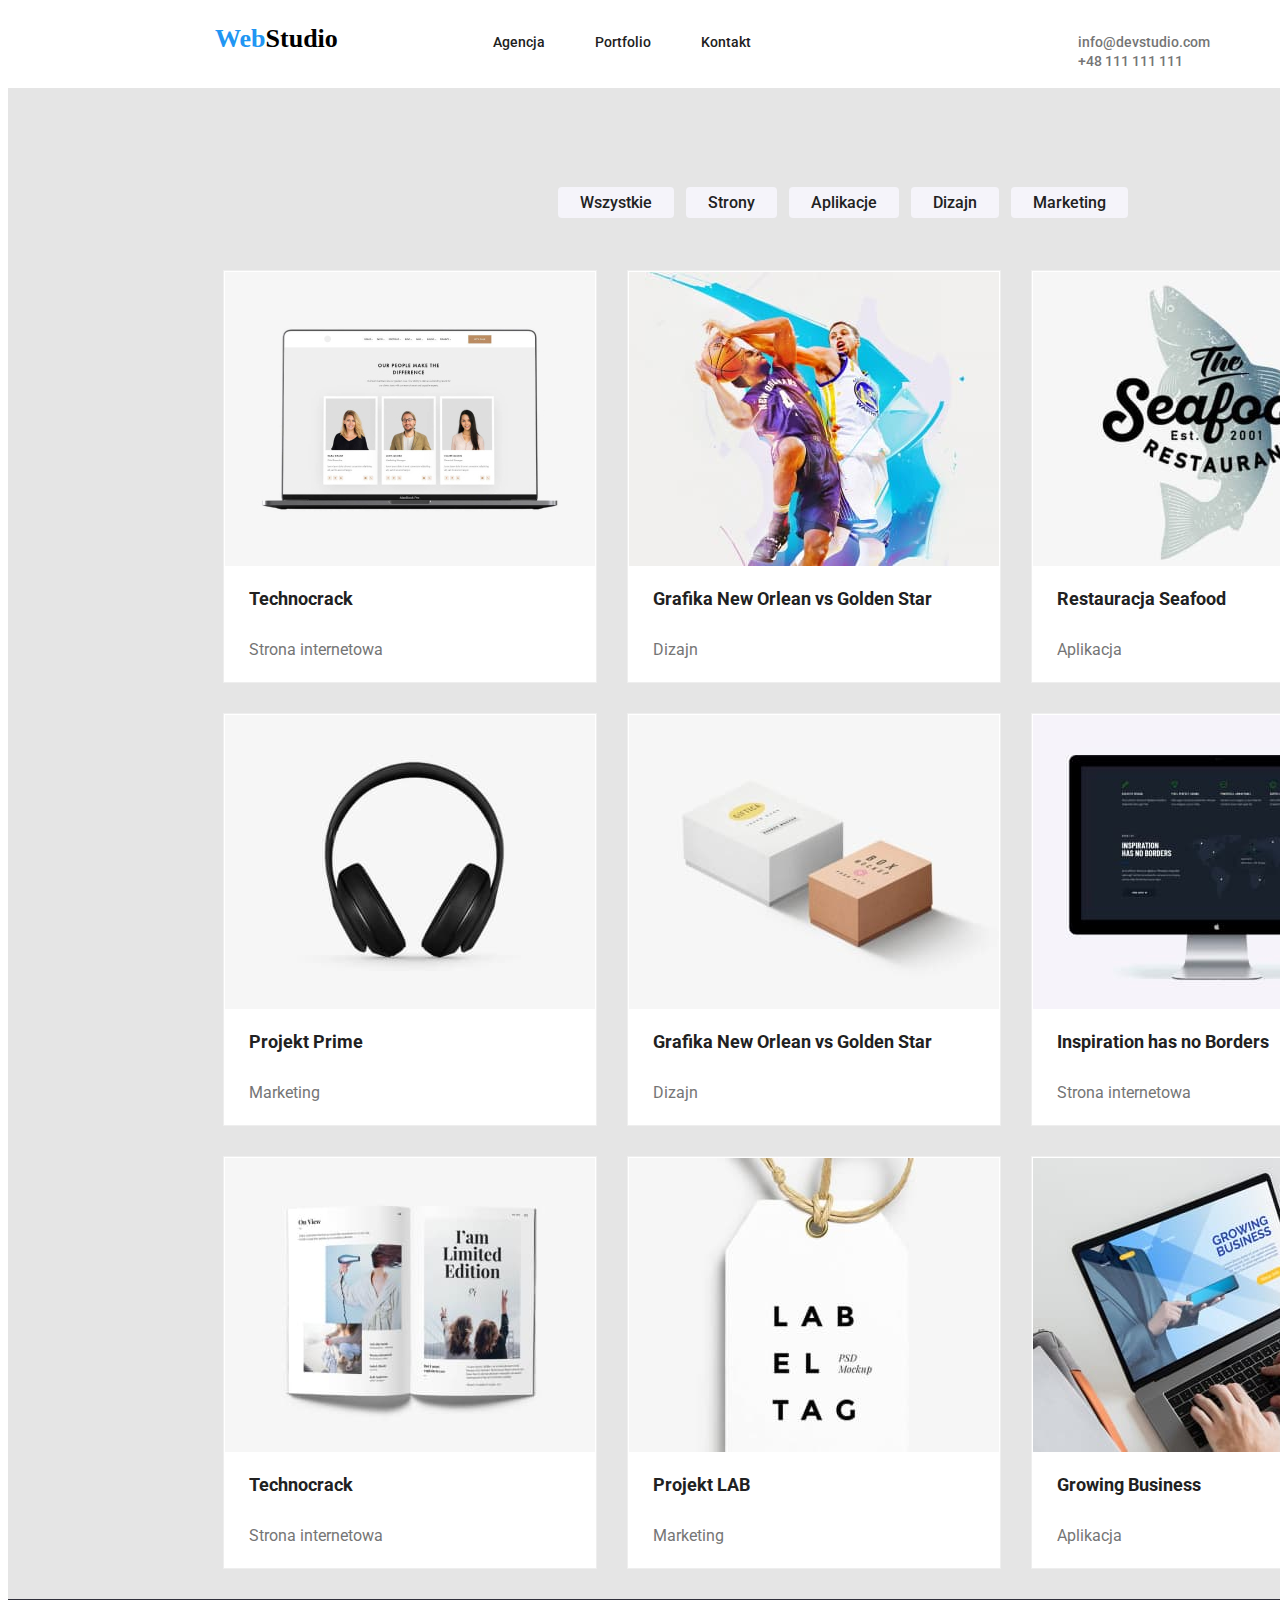
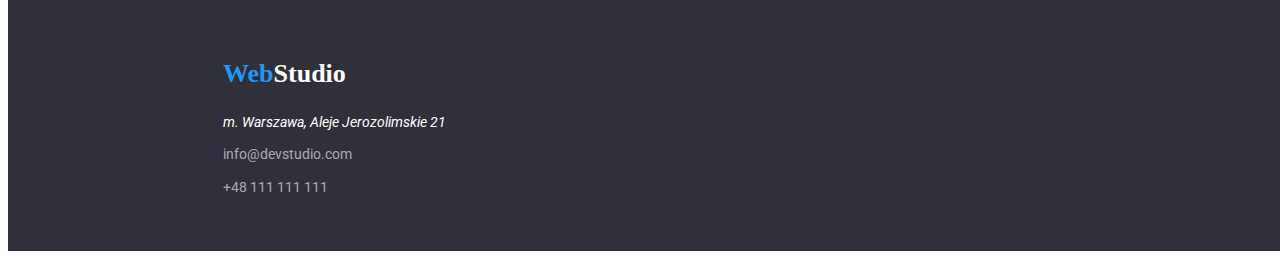
==== commit 9eb3b13a: "style index and portfolio" ====
--- a/portfolio.html
+++ b/portfolio.html
@@ -43,7 +43,7 @@
           <a href="tel:+48111111111" class="contact-link">+48 111 111 111</a>
         </div>
       </header>
-      <main>
+      <main class="main-section">
         <ul class="portfolio-list">
           <li class="portfolio-list-item"><a href="" class="portfolio-link">Wszystkie</a></li>
           <li class="portfolio-list-item"><a href="" class="portfolio-link">Strony</a></li>
--- a/css/style.css
+++ b/css/style.css
@@ -150,6 +150,7 @@
 }
 main {
   width: 1600px;
+  background-color: #e5e5e5;
 }
 .main-box {
   height: 600px;
@@ -307,6 +308,8 @@
   padding-bottom: 6px;
   margin-left: 8px;
   height: 38px;
+  box-shadow: 0px 3px 1px rgba(0, 0, 0, 0.1), 0px 1px 2px rgba(0, 0, 0, 0.08),
+    0px 2px 2px rgba(0, 0, 0, 0.12);
 }
 .portfolio-link:focus {
   text-decoration: none;
@@ -323,6 +326,8 @@
   padding-bottom: 6px;
   margin-left: 8px;
   height: 38px;
+  box-shadow: 0px 3px 1px rgba(0, 0, 0, 0.1), 0px 1px 2px rgba(0, 0, 0, 0.08),
+    0px 2px 2px rgba(0, 0, 0, 0.12);
 }
 .portfolio-table {
   border-spacing: 30px;
@@ -333,6 +338,8 @@
   border: 1px solid #eeeeee;
   width: 370px;
   height: 404px;
+  box-sizing: border-box;
+  background-color: #fff;
 }
 .project-header {
   width: 322px;
